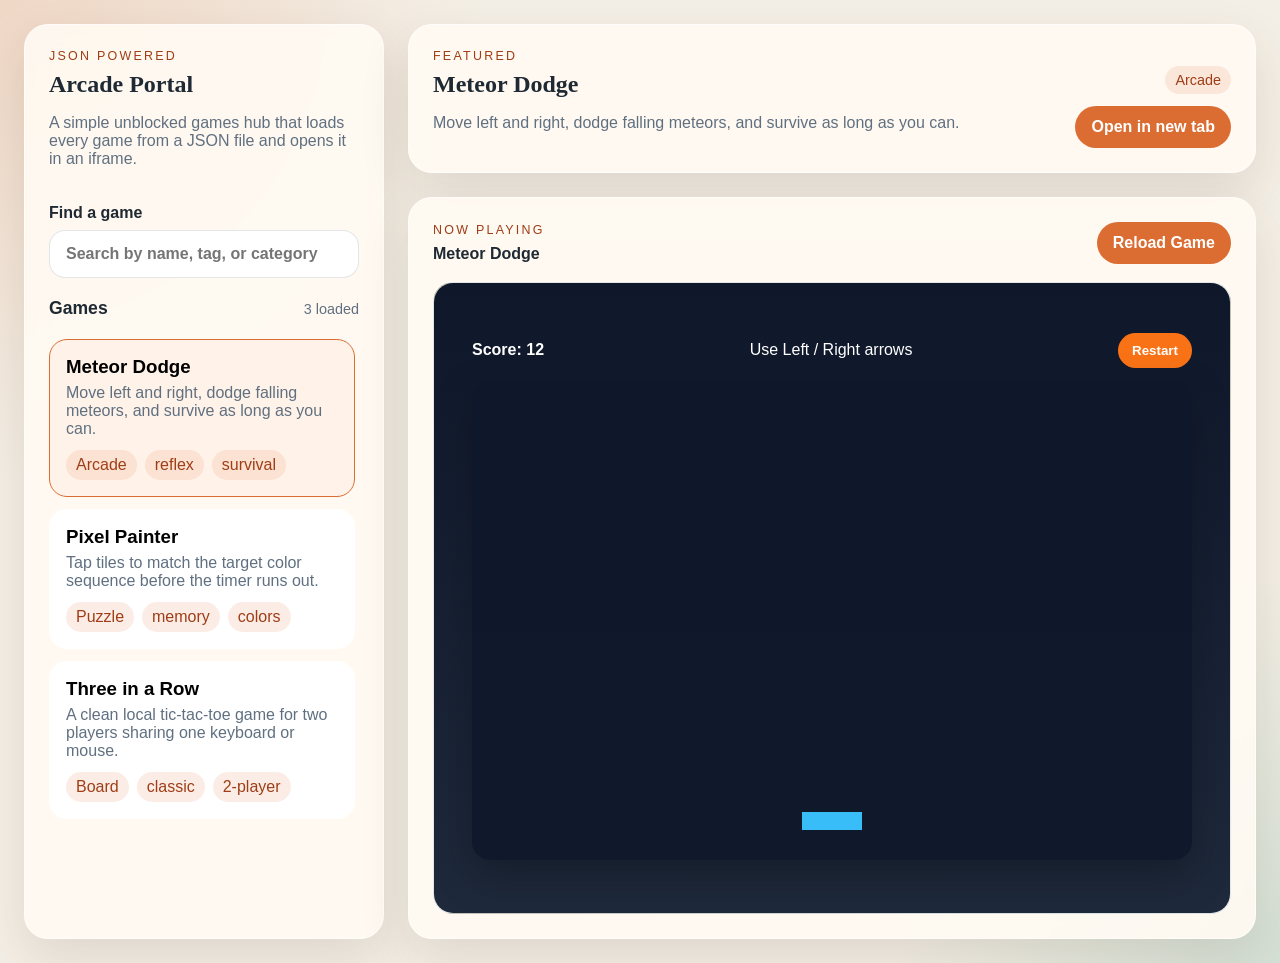
==== index.html @ c71315a3 "Add files via upload" ====
<!DOCTYPE html>
<html lang="en">
<head>
  <meta charset="UTF-8">
  <meta name="viewport" content="width=device-width, initial-scale=1.0">
  <title>Arcade Portal</title>
  <link rel="stylesheet" href="styles.css">
</head>
<body>
  <div class="page-shell">
    <aside class="sidebar">
      <div class="brand">
        <p class="eyebrow">JSON Powered</p>
        <h1>Arcade Portal</h1>
        <p class="brand-copy">A simple unblocked games hub that loads every game from a JSON file and opens it in an iframe.</p>
      </div>

      <label class="search-panel" for="searchInput">
        <span>Find a game</span>
        <input id="searchInput" type="search" placeholder="Search by name, tag, or category">
      </label>

      <div class="section-heading">
        <h2>Games</h2>
        <span id="gameCount">0 loaded</span>
      </div>

      <div id="gameList" class="game-list" aria-live="polite"></div>
    </aside>

    <main class="viewer-panel">
      <section class="hero-card">
        <div>
          <p class="eyebrow">Featured</p>
          <h2 id="activeTitle">Choose a game</h2>
          <p id="activeDescription">Select a game from the left to launch it in the built-in iframe player.</p>
        </div>
        <div class="hero-meta">
          <span id="activeCategory" class="chip">Waiting</span>
          <a id="openGameLink" href="#" target="_blank" rel="noreferrer">Open in new tab</a>
        </div>
      </section>

      <section class="player-card">
        <div class="player-toolbar">
          <div>
            <p class="toolbar-label">Now Playing</p>
            <strong id="nowPlaying">No game selected</strong>
          </div>
          <button id="reloadButton" type="button">Reload Game</button>
        </div>

        <div class="player-frame-wrap">
          <iframe
            id="gameFrame"
            title="Game player"
            src="about:blank"
            loading="lazy"
            referrerpolicy="no-referrer"
          ></iframe>
          <div id="emptyState" class="empty-state">
            <h3>Ready to play</h3>
            <p>Your games are loaded from <code>games.json</code>. Add more entries there to expand the arcade.</p>
          </div>
        </div>
      </section>
    </main>
  </div>

  <script src="script.js"></script>
</body>
</html>
---- styles.css ----
:root {
  --bg: #f4efe6;
  --panel: #fffaf2;
  --panel-strong: #fff;
  --text: #1f2933;
  --muted: #607080;
  --accent: #db6c32;
  --accent-deep: #9f3d16;
  --line: rgba(31, 41, 51, 0.12);
  --shadow: 0 20px 50px rgba(69, 43, 16, 0.12);
  --radius: 24px;
}

* {
  box-sizing: border-box;
}

body {
  margin: 0;
  min-height: 100vh;
  font-family: "Trebuchet MS", "Segoe UI", sans-serif;
  color: var(--text);
  background:
    radial-gradient(circle at top left, rgba(219, 108, 50, 0.18), transparent 30%),
    radial-gradient(circle at bottom right, rgba(33, 140, 116, 0.15), transparent 24%),
    var(--bg);
}

button,
input {
  font: inherit;
}

.page-shell {
  display: grid;
  grid-template-columns: minmax(280px, 360px) 1fr;
  gap: 24px;
  padding: 24px;
}

.sidebar,
.hero-card,
.player-card {
  background: rgba(255, 250, 242, 0.92);
  backdrop-filter: blur(10px);
  border: 1px solid rgba(255, 255, 255, 0.65);
  border-radius: var(--radius);
  box-shadow: var(--shadow);
}

.sidebar {
  padding: 24px;
  display: flex;
  flex-direction: column;
  gap: 20px;
  min-height: calc(100vh - 48px);
}

.brand h1,
.hero-card h2,
.empty-state h3 {
  margin: 0;
  font-family: Georgia, "Times New Roman", serif;
}

.brand-copy,
#activeDescription,
.empty-state p,
.game-card p {
  color: var(--muted);
}

.eyebrow,
.toolbar-label {
  margin: 0 0 8px;
  color: var(--accent-deep);
  font-size: 0.78rem;
  letter-spacing: 0.18em;
  text-transform: uppercase;
}

.search-panel {
  display: flex;
  flex-direction: column;
  gap: 8px;
  font-weight: 700;
}

.search-panel input {
  border: 1px solid var(--line);
  border-radius: 16px;
  padding: 14px 16px;
  background: var(--panel-strong);
}

.search-panel input:focus {
  outline: 2px solid rgba(219, 108, 50, 0.25);
  border-color: var(--accent);
}

.section-heading,
.player-toolbar,
.hero-meta {
  display: flex;
  align-items: center;
  justify-content: space-between;
  gap: 12px;
}

.section-heading h2 {
  margin: 0;
  font-size: 1.1rem;
}

.section-heading span,
.chip {
  color: var(--muted);
  font-size: 0.9rem;
}

.game-list {
  display: grid;
  gap: 12px;
  overflow: auto;
  padding-right: 4px;
}

.game-card {
  width: 100%;
  text-align: left;
  border: 1px solid transparent;
  border-radius: 18px;
  padding: 16px;
  background: var(--panel-strong);
  cursor: pointer;
  transition: transform 150ms ease, border-color 150ms ease, box-shadow 150ms ease;
}

.game-card:hover,
.game-card:focus-visible {
  transform: translateY(-2px);
  border-color: rgba(219, 108, 50, 0.35);
  box-shadow: 0 16px 30px rgba(69, 43, 16, 0.08);
  outline: none;
}

.game-card.active {
  border-color: var(--accent);
  background: #fff2e8;
}

.game-card h3,
.game-card p {
  margin: 0;
}

.game-card h3 {
  margin-bottom: 6px;
}

.card-tags {
  display: flex;
  flex-wrap: wrap;
  gap: 8px;
  margin-top: 12px;
}

.card-tags span,
.chip {
  display: inline-flex;
  align-items: center;
  border-radius: 999px;
  padding: 6px 10px;
  background: rgba(219, 108, 50, 0.12);
  color: var(--accent-deep);
}

.viewer-panel {
  display: grid;
  gap: 24px;
  min-width: 0;
}

.hero-card,
.player-card {
  padding: 24px;
}

.hero-card {
  display: flex;
  align-items: end;
  justify-content: space-between;
  gap: 24px;
}

.hero-meta {
  flex-direction: column;
  align-items: flex-end;
}

.hero-meta a,
#reloadButton {
  border: none;
  border-radius: 999px;
  padding: 12px 16px;
  background: var(--accent);
  color: white;
  text-decoration: none;
  font-weight: 700;
}

#reloadButton {
  cursor: pointer;
}

.player-frame-wrap {
  position: relative;
  min-height: 70vh;
  margin-top: 18px;
  overflow: hidden;
  border-radius: 20px;
  border: 1px solid var(--line);
  background:
    linear-gradient(135deg, rgba(219, 108, 50, 0.18), transparent 35%),
    linear-gradient(160deg, rgba(33, 140, 116, 0.18), transparent 38%),
    #fff;
}

#gameFrame {
  width: 100%;
  height: 70vh;
  border: 0;
  display: none;
  background: #fff;
}

.empty-state {
  position: absolute;
  inset: 0;
  display: grid;
  place-items: center;
  text-align: center;
  padding: 32px;
}

.empty-state code {
  background: rgba(31, 41, 51, 0.08);
  border-radius: 8px;
  padding: 2px 6px;
}

.status-message {
  padding: 18px;
  border-radius: 18px;
  background: rgba(31, 41, 51, 0.06);
  color: var(--muted);
}

@media (max-width: 960px) {
  .page-shell {
    grid-template-columns: 1fr;
  }

  .sidebar {
    min-height: auto;
  }

  .hero-card {
    flex-direction: column;
    align-items: flex-start;
  }

  .hero-meta {
    align-items: flex-start;
  }
}
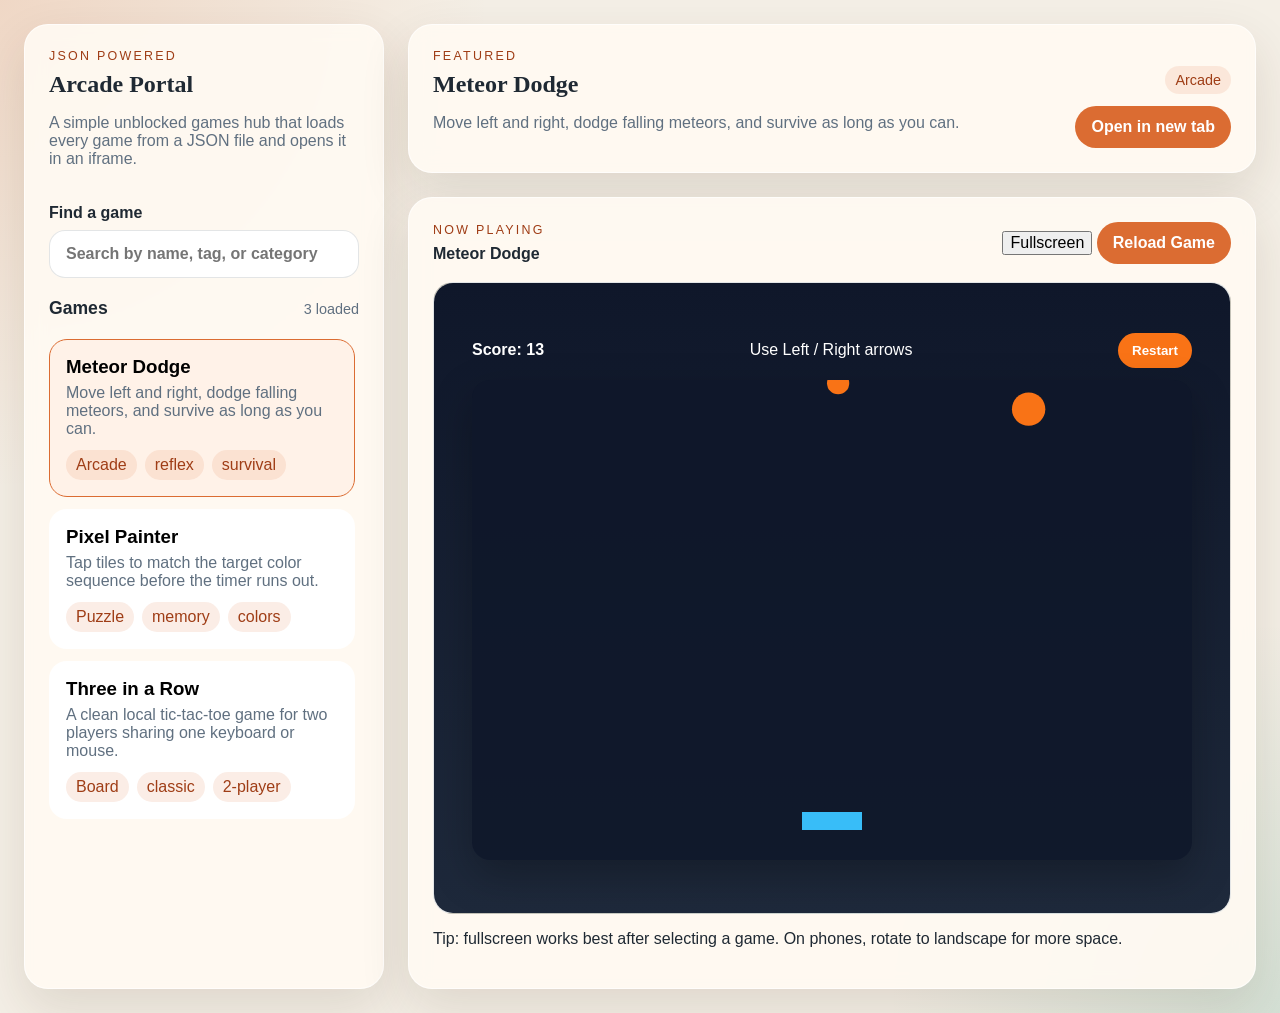
==== commit b38085ec: "Update index.html" ====
--- a/index.html
+++ b/index.html
@@ -47,7 +47,10 @@
             <p class="toolbar-label">Now Playing</p>
             <strong id="nowPlaying">No game selected</strong>
           </div>
-          <button id="reloadButton" type="button">Reload Game</button>
+          <div class="toolbar-actions">
+            <button id="fullscreenButton" type="button">Fullscreen</button>
+            <button id="reloadButton" type="button">Reload Game</button>
+          </div>
         </div>
 
         <div class="player-frame-wrap">
@@ -63,6 +66,7 @@
             <p>Your games are loaded from <code>games.json</code>. Add more entries there to expand the arcade.</p>
           </div>
         </div>
+        <p class="player-note">Tip: fullscreen works best after selecting a game. On phones, rotate to landscape for more space.</p>
       </section>
     </main>
   </div>
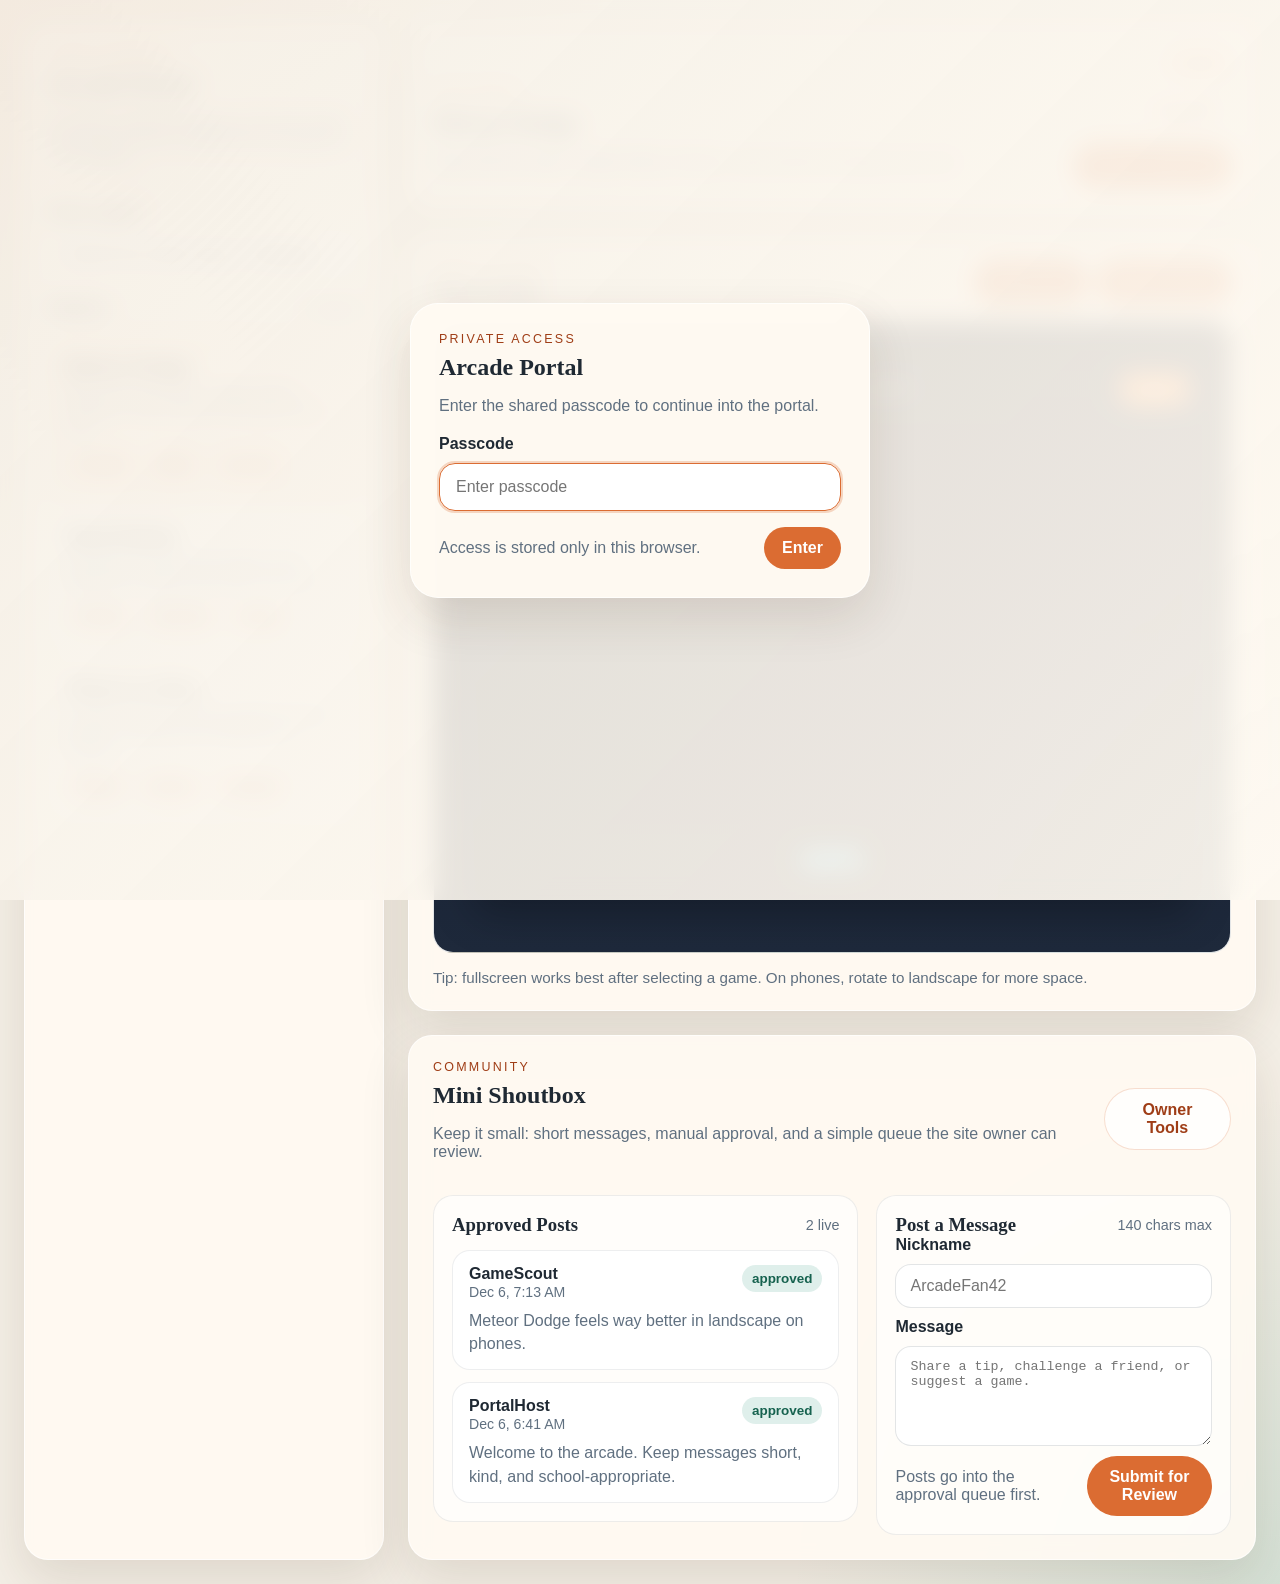
==== commit 02330f5c: "Add files via upload" ====
--- a/index.html
+++ b/index.html
@@ -7,6 +7,23 @@
   <link rel="stylesheet" href="styles.css">
 </head>
 <body>
+  <div id="accessGate" class="gate-shell">
+    <section class="gate-card">
+      <p class="eyebrow">Private Access</p>
+      <h1>Arcade Portal</h1>
+      <p class="gate-copy">Enter the shared passcode to continue into the portal.</p>
+
+      <form id="gateForm" class="gate-form">
+        <label for="gateCode">Passcode</label>
+        <input id="gateCode" name="gateCode" type="password" autocomplete="off" placeholder="Enter passcode" required>
+        <div class="gate-actions">
+          <span id="gateStatus" class="gate-status">Access is stored only in this browser.</span>
+          <button type="submit">Enter</button>
+        </div>
+      </form>
+    </section>
+  </div>
+
   <div class="page-shell">
     <aside class="sidebar">
       <div class="brand">
@@ -37,6 +54,7 @@
         </div>
         <div class="hero-meta">
           <span id="activeCategory" class="chip">Waiting</span>
+          <button id="logoutButton" class="ghost-button" type="button">Log Out</button>
           <a id="openGameLink" href="#" target="_blank" rel="noreferrer">Open in new tab</a>
         </div>
       </section>
@@ -68,6 +86,60 @@
         </div>
         <p class="player-note">Tip: fullscreen works best after selecting a game. On phones, rotate to landscape for more space.</p>
       </section>
+
+      <section class="chat-card">
+        <div class="chat-header">
+          <div>
+            <p class="eyebrow">Community</p>
+            <h2>Mini Shoutbox</h2>
+            <p class="chat-copy">Keep it small: short messages, manual approval, and a simple queue the site owner can review.</p>
+          </div>
+          <button id="ownerModeButton" class="ghost-button" type="button">Owner Tools</button>
+        </div>
+
+        <div class="chat-grid">
+          <div class="chat-column">
+            <div class="chat-panel">
+              <div class="section-heading">
+                <h3>Approved Posts</h3>
+                <span id="approvedCount">0 live</span>
+              </div>
+              <div id="approvedMessages" class="message-feed" aria-live="polite"></div>
+            </div>
+          </div>
+
+          <div class="chat-column">
+            <div class="chat-panel">
+              <div class="section-heading">
+                <h3>Post a Message</h3>
+                <span>140 chars max</span>
+              </div>
+
+              <form id="chatForm" class="chat-form">
+                <label for="chatName">Nickname</label>
+                <input id="chatName" name="chatName" type="text" maxlength="20" placeholder="ArcadeFan42" required>
+
+                <label for="chatMessage">Message</label>
+                <textarea id="chatMessage" name="chatMessage" maxlength="140" rows="4" placeholder="Share a tip, challenge a friend, or suggest a game." required></textarea>
+
+                <div class="chat-form-footer">
+                  <span id="chatStatus" class="chat-status">Posts go into the approval queue first.</span>
+                  <button type="submit">Submit for Review</button>
+                </div>
+              </form>
+            </div>
+
+            <div id="ownerPanel" class="chat-panel owner-panel" hidden>
+              <div class="section-heading">
+                <h3>Moderation Queue</h3>
+                <span id="pendingCount">0 waiting</span>
+              </div>
+              <p class="owner-copy">Owner mode is a lightweight starter. In a real shared deployment, move moderation to an Apps Script backend.</p>
+              <div id="pendingMessages" class="message-feed"></div>
+            </div>
+          </div>
+        </div>
+      </section>
     </main>
   </div>
 
--- a/styles.css
+++ b/styles.css
@@ -26,11 +26,92 @@
     var(--bg);
 }
 
+.gate-open {
+  overflow: hidden;
+}
+
 button,
 input {
   font: inherit;
 }
 
+.gate-shell {
+  position: fixed;
+  inset: 0;
+  z-index: 20;
+  display: grid;
+  place-items: center;
+  padding: 24px;
+  background:
+    linear-gradient(135deg, rgba(244, 239, 230, 0.88), rgba(255, 250, 242, 0.94)),
+    radial-gradient(circle at top left, rgba(219, 108, 50, 0.16), transparent 28%),
+    radial-gradient(circle at bottom right, rgba(33, 140, 116, 0.12), transparent 26%);
+  backdrop-filter: blur(12px);
+}
+
+.gate-shell.hidden {
+  display: none;
+}
+
+.gate-card {
+  width: min(100%, 460px);
+  padding: 28px;
+  border-radius: 28px;
+  background: rgba(255, 250, 242, 0.96);
+  border: 1px solid rgba(255, 255, 255, 0.72);
+  box-shadow: var(--shadow);
+}
+
+.gate-card h1 {
+  margin: 0;
+  font-family: Georgia, "Times New Roman", serif;
+}
+
+.gate-copy,
+.gate-status {
+  color: var(--muted);
+}
+
+.gate-form {
+  display: grid;
+  gap: 10px;
+  margin-top: 20px;
+}
+
+.gate-form label {
+  font-weight: 700;
+}
+
+.gate-form input {
+  border: 1px solid var(--line);
+  border-radius: 16px;
+  padding: 14px 16px;
+  background: var(--panel-strong);
+}
+
+.gate-form input:focus {
+  outline: 2px solid rgba(219, 108, 50, 0.25);
+  border-color: var(--accent);
+}
+
+.gate-actions {
+  display: flex;
+  align-items: center;
+  justify-content: space-between;
+  gap: 12px;
+  margin-top: 6px;
+}
+
+.gate-actions button {
+  border: none;
+  border-radius: 999px;
+  padding: 12px 18px;
+  background: var(--accent);
+  color: white;
+  font-weight: 700;
+  cursor: pointer;
+}
+
 .page-shell {
   display: grid;
   grid-template-columns: minmax(280px, 360px) 1fr;
@@ -40,7 +121,8 @@
 
 .sidebar,
 .hero-card,
-.player-card {
+.player-card,
+.chat-card {
   background: rgba(255, 250, 242, 0.92);
   backdrop-filter: blur(10px);
   border: 1px solid rgba(255, 255, 255, 0.65);
@@ -182,7 +264,8 @@
 }
 
 .hero-card,
-.player-card {
+.player-card,
+.chat-card {
   padding: 24px;
 }
 
@@ -199,7 +282,8 @@
 }
 
 .hero-meta a,
-#reloadButton {
+#reloadButton,
+#fullscreenButton {
   border: none;
   border-radius: 999px;
   padding: 12px 16px;
@@ -209,8 +293,16 @@
   font-weight: 700;
 }
 
-#reloadButton {
+#reloadButton,
+#fullscreenButton {
   cursor: pointer;
+}
+
+.toolbar-actions {
+  display: flex;
+  flex-wrap: wrap;
+  gap: 10px;
+  justify-content: flex-end;
 }
 
 .player-frame-wrap {
@@ -249,6 +341,12 @@
   padding: 2px 6px;
 }
 
+.player-note {
+  margin: 16px 0 0;
+  color: var(--muted);
+  font-size: 0.95rem;
+}
+
 .status-message {
   padding: 18px;
   border-radius: 18px;
@@ -256,13 +354,181 @@
   color: var(--muted);
 }
 
+.chat-header,
+.chat-form-footer,
+.message-meta,
+.message-actions {
+  display: flex;
+  align-items: center;
+  justify-content: space-between;
+  gap: 12px;
+}
+
+.chat-header {
+  margin-bottom: 18px;
+}
+
+.chat-header h2,
+.chat-panel h3 {
+  margin: 0;
+  font-family: Georgia, "Times New Roman", serif;
+}
+
+.chat-copy,
+.owner-copy,
+.message-card p,
+.chat-status {
+  color: var(--muted);
+}
+
+.ghost-button {
+  border: 1px solid rgba(219, 108, 50, 0.22);
+  border-radius: 999px;
+  padding: 12px 16px;
+  background: rgba(255, 255, 255, 0.7);
+  color: var(--accent-deep);
+  font-weight: 700;
+  cursor: pointer;
+}
+
+.chat-grid {
+  display: grid;
+  grid-template-columns: 1.2fr 1fr;
+  gap: 18px;
+}
+
+.chat-column {
+  min-width: 0;
+}
+
+.chat-panel {
+  background: rgba(255, 255, 255, 0.6);
+  border: 1px solid rgba(31, 41, 51, 0.08);
+  border-radius: 20px;
+  padding: 18px;
+}
+
+.chat-panel + .chat-panel {
+  margin-top: 18px;
+}
+
+.chat-form {
+  display: grid;
+  gap: 10px;
+}
+
+.chat-form label {
+  font-weight: 700;
+}
+
+.chat-form input,
+.chat-form textarea {
+  width: 100%;
+  border: 1px solid var(--line);
+  border-radius: 16px;
+  padding: 12px 14px;
+  background: var(--panel-strong);
+  resize: vertical;
+}
+
+.chat-form textarea {
+  min-height: 100px;
+}
+
+.chat-form button,
+.message-actions button {
+  border: none;
+  border-radius: 999px;
+  padding: 12px 16px;
+  background: var(--accent);
+  color: white;
+  font-weight: 700;
+  cursor: pointer;
+}
+
+.message-feed {
+  display: grid;
+  gap: 12px;
+  margin-top: 14px;
+}
+
+.message-card {
+  padding: 14px 16px;
+  border-radius: 18px;
+  background: var(--panel-strong);
+  border: 1px solid rgba(31, 41, 51, 0.08);
+}
+
+.message-card h4,
+.message-card p {
+  margin: 0;
+}
+
+.message-card p {
+  margin-top: 8px;
+  line-height: 1.45;
+}
+
+.message-meta {
+  align-items: flex-start;
+}
+
+.message-time {
+  font-size: 0.88rem;
+  color: var(--muted);
+}
+
+.message-badge {
+  display: inline-flex;
+  align-items: center;
+  border-radius: 999px;
+  padding: 6px 10px;
+  font-size: 0.84rem;
+  font-weight: 700;
+}
+
+.message-badge.approved {
+  background: rgba(33, 140, 116, 0.14);
+  color: #16624f;
+}
+
+.message-badge.pending {
+  background: rgba(219, 108, 50, 0.14);
+  color: var(--accent-deep);
+}
+
+.message-badge.rejected {
+  background: rgba(190, 24, 93, 0.12);
+  color: #9d174d;
+}
+
+.message-actions {
+  justify-content: flex-start;
+  margin-top: 12px;
+  flex-wrap: wrap;
+}
+
+.message-actions button.reject-button {
+  background: #8f2d23;
+}
+
+.empty-feed {
+  padding: 18px;
+  border-radius: 18px;
+  background: rgba(31, 41, 51, 0.05);
+  color: var(--muted);
+}
+
 @media (max-width: 960px) {
   .page-shell {
     grid-template-columns: 1fr;
+    padding: 16px;
+    gap: 16px;
   }
 
   .sidebar {
     min-height: auto;
+    padding: 20px;
   }
 
   .hero-card {
@@ -273,4 +539,77 @@
   .hero-meta {
     align-items: flex-start;
   }
-}
+
+  .player-card,
+  .hero-card,
+  .chat-card {
+    padding: 20px;
+  }
+
+  .player-frame-wrap,
+  #gameFrame {
+    min-height: 62vh;
+    height: 62vh;
+  }
+
+  .chat-grid {
+    grid-template-columns: 1fr;
+  }
+}
+
+@media (max-width: 640px) {
+  .page-shell {
+    padding: 12px;
+  }
+
+  .sidebar,
+  .hero-card,
+  .player-card,
+  .chat-card {
+    border-radius: 20px;
+  }
+
+  .player-toolbar,
+  .section-heading,
+  .chat-header,
+  .chat-form-footer,
+  .gate-actions {
+    align-items: flex-start;
+    flex-direction: column;
+  }
+
+  .toolbar-actions,
+  .hero-meta {
+    width: 100%;
+    align-items: stretch;
+  }
+
+  .hero-meta a,
+  #reloadButton,
+  #fullscreenButton,
+  .ghost-button,
+  .chat-form button,
+  .message-actions button,
+  .gate-actions button {
+    width: 100%;
+    text-align: center;
+  }
+
+  .game-card {
+    padding: 14px;
+  }
+
+  .player-frame-wrap,
+  #gameFrame {
+    min-height: 56vh;
+    height: 56vh;
+  }
+
+  .chat-panel {
+    padding: 16px;
+  }
+
+  .gate-card {
+    padding: 22px;
+  }
+}
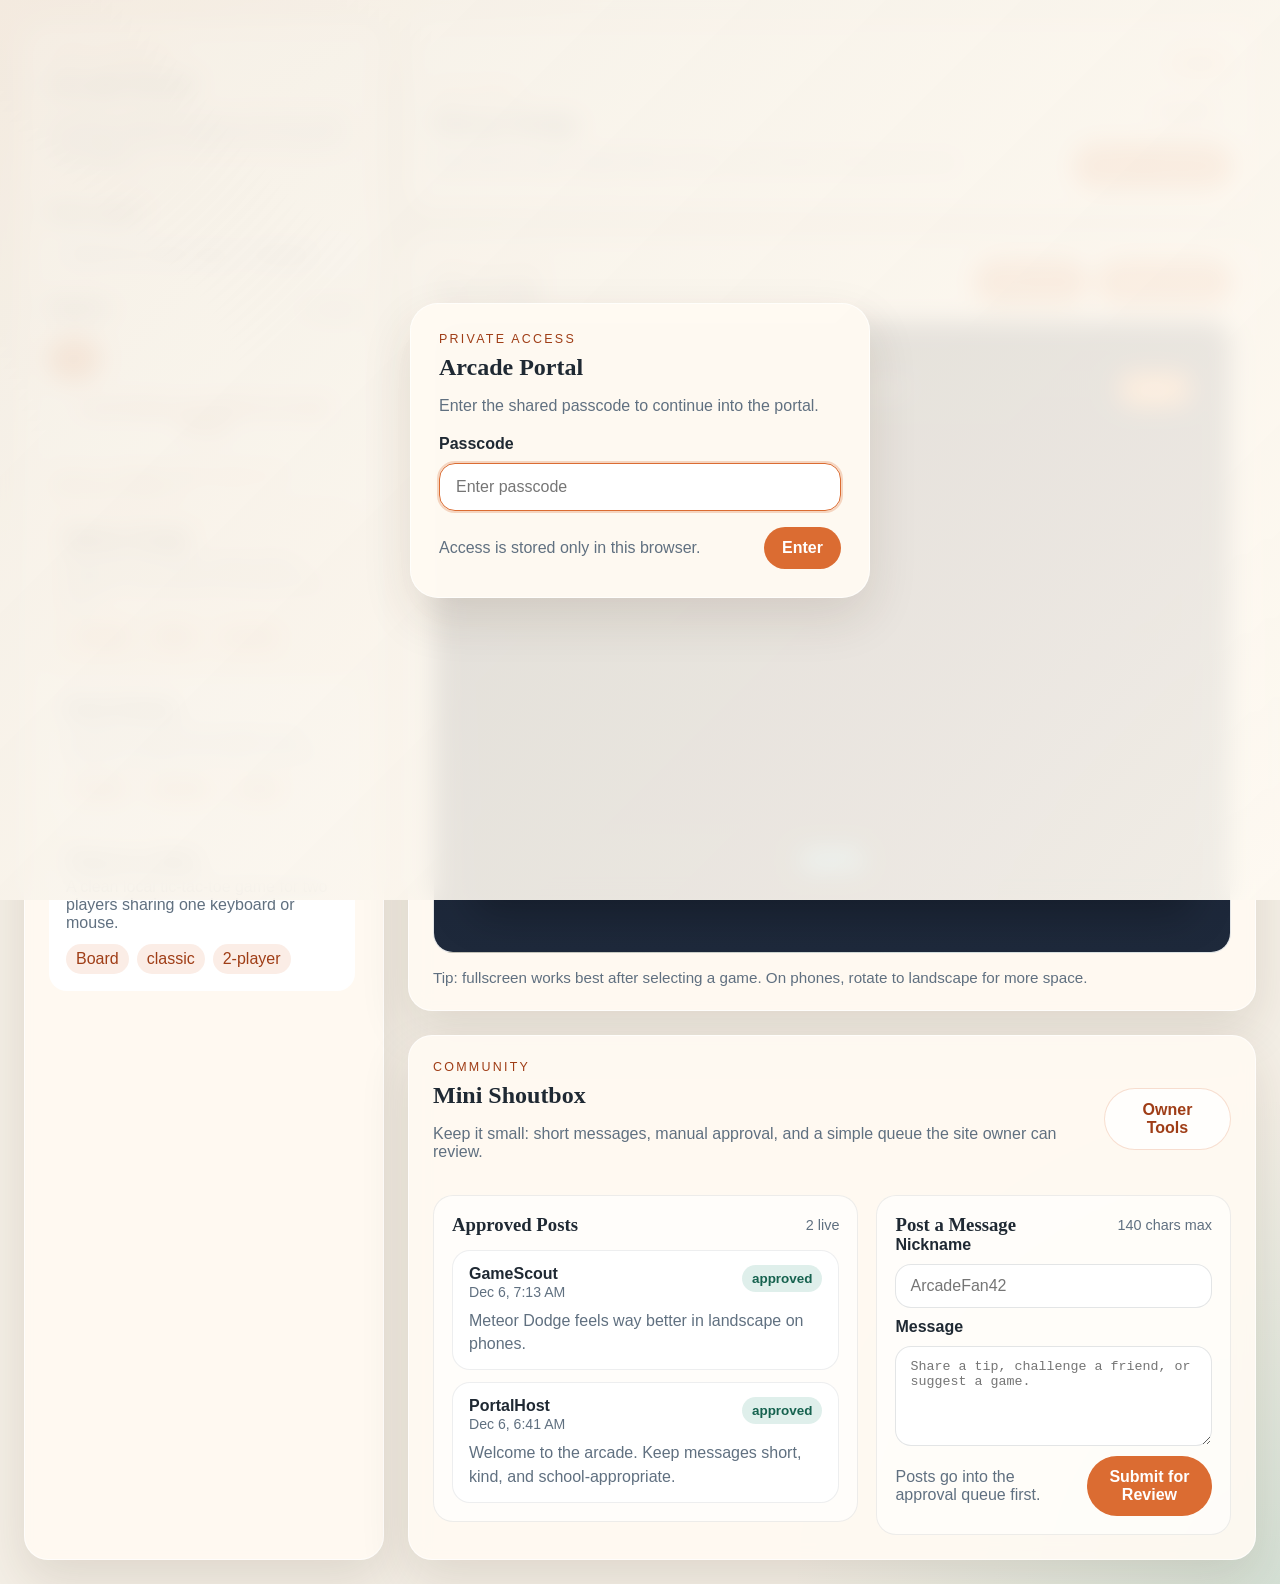
==== commit fb28aeec: "Add files via upload" ====
--- a/index.html
+++ b/index.html
@@ -42,6 +42,7 @@
         <span id="gameCount">0 loaded</span>
       </div>
 
+      <div id="sectionFilters" class="section-filters" aria-label="Game sections"></div>
       <div id="gameList" class="game-list" aria-live="polite"></div>
     </aside>
 
--- a/styles.css
+++ b/styles.css
@@ -200,11 +200,50 @@
   font-size: 0.9rem;
 }
 
+.section-filters {
+  display: flex;
+  flex-wrap: wrap;
+  gap: 10px;
+}
+
+.section-filter {
+  border: 1px solid rgba(219, 108, 50, 0.18);
+  border-radius: 999px;
+  padding: 10px 14px;
+  background: rgba(255, 255, 255, 0.72);
+  color: var(--accent-deep);
+  font-weight: 700;
+  cursor: pointer;
+}
+
+.section-filter.active {
+  background: var(--accent);
+  border-color: var(--accent);
+  color: white;
+}
+
 .game-list {
   display: grid;
   gap: 12px;
   overflow: auto;
   padding-right: 4px;
+}
+
+.game-group {
+  display: grid;
+  gap: 12px;
+}
+
+.game-group + .game-group {
+  margin-top: 6px;
+}
+
+.game-group-label {
+  margin: 2px 0 0;
+  color: var(--accent-deep);
+  font-size: 0.84rem;
+  letter-spacing: 0.14em;
+  text-transform: uppercase;
 }
 
 .game-card {
